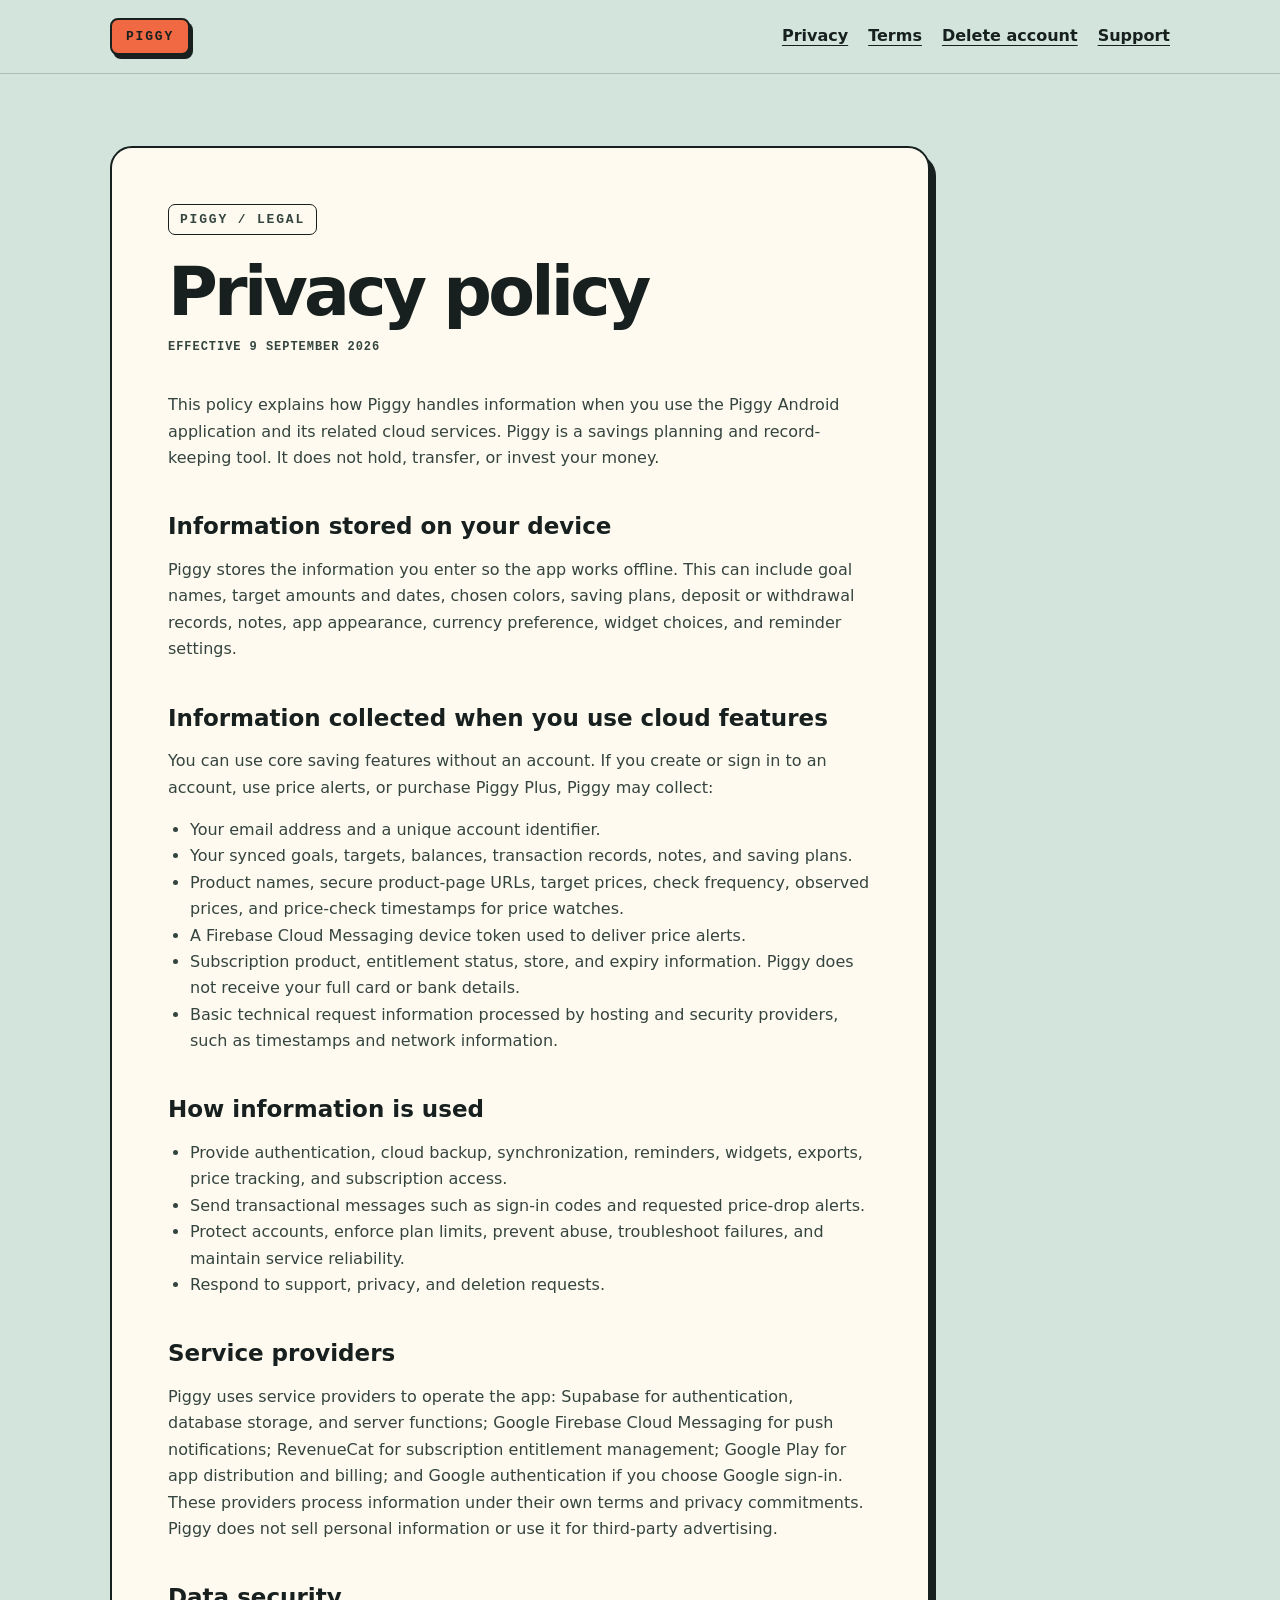
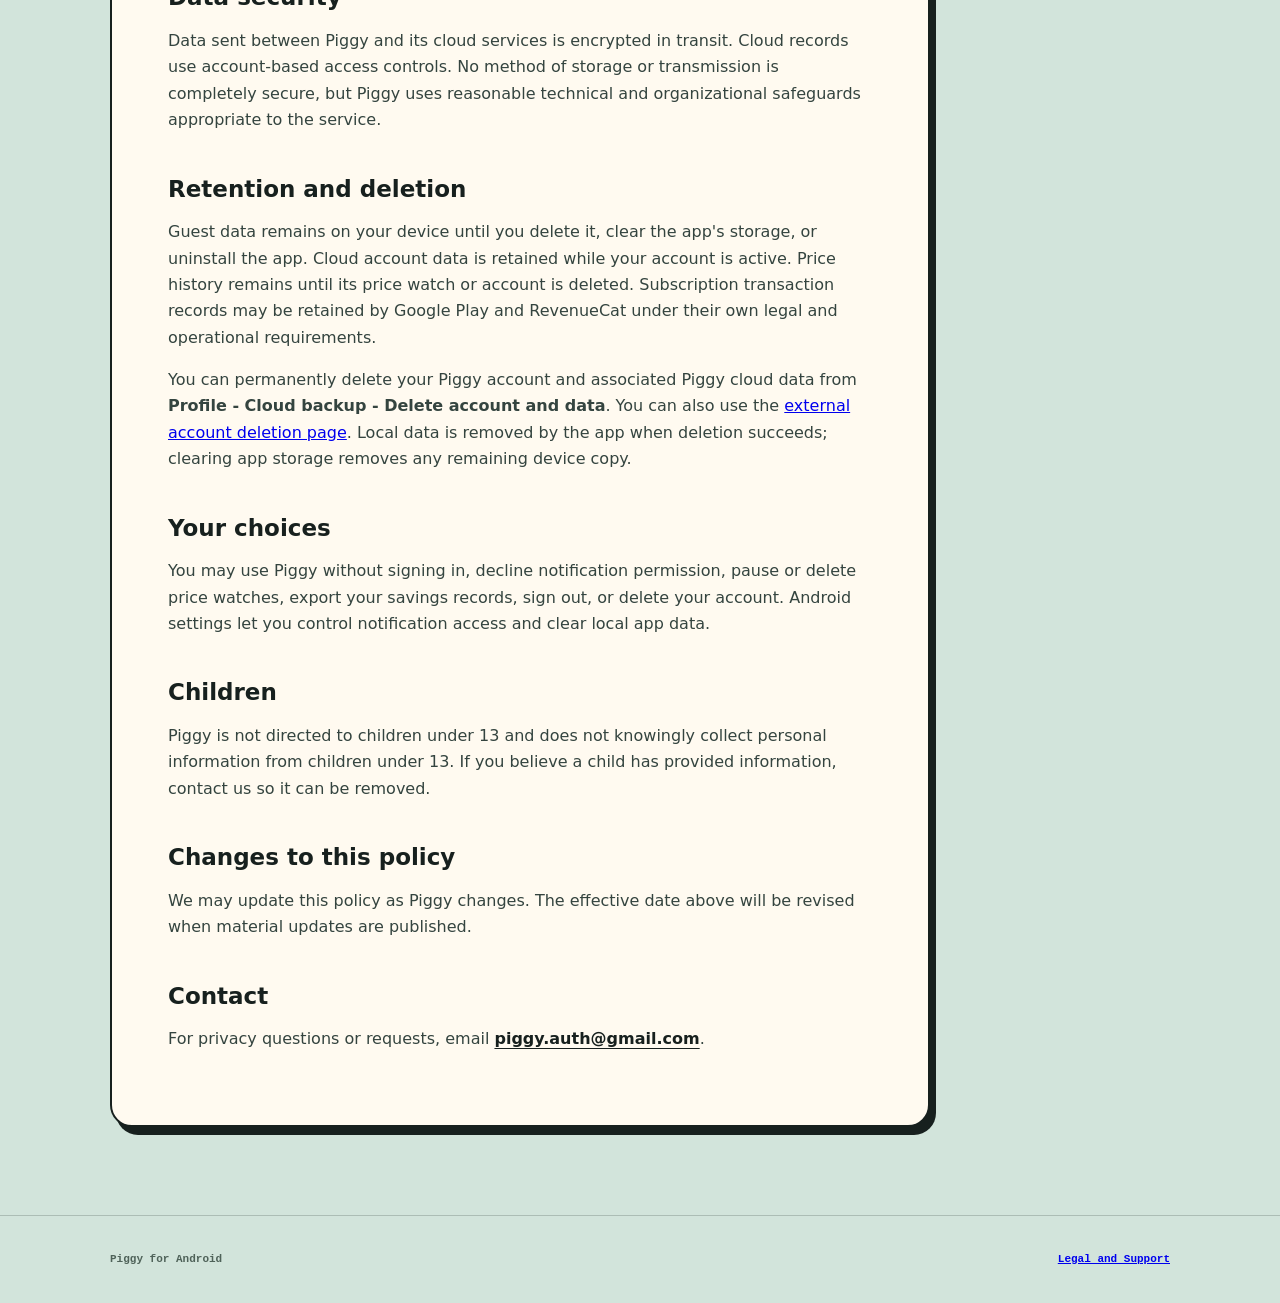
==== docs/privacy.html @ b43c9a9f "Add Play Store legal and support pages" ====
<!doctype html><html lang="en"><head><meta charset="utf-8"><meta name="viewport" content="width=device-width,initial-scale=1"><meta name="description" content="Privacy policy for the Piggy Android savings app."><title>Privacy Policy - Piggy</title><link rel="stylesheet" href="legal.css"></head><body>
<header class="site-header"><a class="brand" href="index.html">PIGGY</a><nav><a href="privacy.html">Privacy</a><a href="terms.html">Terms</a><a href="delete-account.html">Delete account</a><a href="support.html">Support</a></nav></header>
<main class="document"><article><p class="eyebrow">PIGGY / LEGAL</p><h1>Privacy policy</h1><p class="updated">Effective 9 September 2026</p>
<p>This policy explains how Piggy handles information when you use the Piggy Android application and its related cloud services. Piggy is a savings planning and record-keeping tool. It does not hold, transfer, or invest your money.</p>
<h2>Information stored on your device</h2><p>Piggy stores the information you enter so the app works offline. This can include goal names, target amounts and dates, chosen colors, saving plans, deposit or withdrawal records, notes, app appearance, currency preference, widget choices, and reminder settings.</p>
<h2>Information collected when you use cloud features</h2><p>You can use core saving features without an account. If you create or sign in to an account, use price alerts, or purchase Piggy Plus, Piggy may collect:</p><ul>
<li>Your email address and a unique account identifier.</li><li>Your synced goals, targets, balances, transaction records, notes, and saving plans.</li><li>Product names, secure product-page URLs, target prices, check frequency, observed prices, and price-check timestamps for price watches.</li><li>A Firebase Cloud Messaging device token used to deliver price alerts.</li><li>Subscription product, entitlement status, store, and expiry information. Piggy does not receive your full card or bank details.</li><li>Basic technical request information processed by hosting and security providers, such as timestamps and network information.</li></ul>
<h2>How information is used</h2><ul><li>Provide authentication, cloud backup, synchronization, reminders, widgets, exports, price tracking, and subscription access.</li><li>Send transactional messages such as sign-in codes and requested price-drop alerts.</li><li>Protect accounts, enforce plan limits, prevent abuse, troubleshoot failures, and maintain service reliability.</li><li>Respond to support, privacy, and deletion requests.</li></ul>
<h2>Service providers</h2><p>Piggy uses service providers to operate the app: Supabase for authentication, database storage, and server functions; Google Firebase Cloud Messaging for push notifications; RevenueCat for subscription entitlement management; Google Play for app distribution and billing; and Google authentication if you choose Google sign-in. These providers process information under their own terms and privacy commitments. Piggy does not sell personal information or use it for third-party advertising.</p>
<h2>Data security</h2><p>Data sent between Piggy and its cloud services is encrypted in transit. Cloud records use account-based access controls. No method of storage or transmission is completely secure, but Piggy uses reasonable technical and organizational safeguards appropriate to the service.</p>
<h2>Retention and deletion</h2><p>Guest data remains on your device until you delete it, clear the app's storage, or uninstall the app. Cloud account data is retained while your account is active. Price history remains until its price watch or account is deleted. Subscription transaction records may be retained by Google Play and RevenueCat under their own legal and operational requirements.</p><p>You can permanently delete your Piggy account and associated Piggy cloud data from <strong>Profile - Cloud backup - Delete account and data</strong>. You can also use the <a href="delete-account.html">external account deletion page</a>. Local data is removed by the app when deletion succeeds; clearing app storage removes any remaining device copy.</p>
<h2>Your choices</h2><p>You may use Piggy without signing in, decline notification permission, pause or delete price watches, export your savings records, sign out, or delete your account. Android settings let you control notification access and clear local app data.</p>
<h2>Children</h2><p>Piggy is not directed to children under 13 and does not knowingly collect personal information from children under 13. If you believe a child has provided information, contact us so it can be removed.</p>
<h2>Changes to this policy</h2><p>We may update this policy as Piggy changes. The effective date above will be revised when material updates are published.</p>
<h2>Contact</h2><p>For privacy questions or requests, email <a class="text-link" href="mailto:piggy.auth@gmail.com">piggy.auth@gmail.com</a>.</p>
</article></main><footer><p>Piggy for Android</p><p><a href="index.html">Legal and Support</a></p></footer></body></html>
---- docs/legal.css ----
:root{--ink:#17201e;--paper:#fffaf0;--mint:#d2e4db;--soft:#e7f0e9;--orange:#f16943;--muted:#4f6259;--line:#9aaba3}*{box-sizing:border-box}body{margin:0;background:var(--mint);color:var(--ink);font-family:Inter,ui-sans-serif,system-ui,-apple-system,BlinkMacSystemFont,"Segoe UI",sans-serif;line-height:1.65}.site-header{position:sticky;top:0;z-index:3;display:flex;align-items:center;justify-content:space-between;gap:24px;padding:18px max(24px,calc((100vw - 1060px)/2));background:rgba(210,228,219,.94);border-bottom:1px solid rgba(23,32,30,.2);backdrop-filter:blur(14px)}.brand,.eyebrow{font:800 13px/1 ui-monospace,SFMono-Regular,Menlo,monospace;letter-spacing:.14em}.brand{display:inline-block;padding:10px 14px;border:2px solid var(--ink);border-radius:8px;background:var(--orange);box-shadow:3px 4px 0 var(--ink);color:var(--ink);text-decoration:none}nav{display:flex;flex-wrap:wrap;gap:8px 20px}nav a,.text-link{color:var(--ink);font-weight:750;text-underline-offset:4px}.hero,.document{width:min(100% - 40px,1060px);margin:0 auto}.hero{padding:88px 0 72px}.eyebrow{display:inline-block;margin:0 0 24px;padding:8px 11px;border:1.5px solid var(--ink);border-radius:7px;background:var(--paper)}h1{max-width:820px;margin:0;font-size:clamp(48px,9vw,92px);line-height:.96;letter-spacing:-.055em}.lede{max-width:700px;margin:28px 0 46px;font-size:clamp(18px,2.3vw,24px);color:var(--muted)}.card-grid{display:grid;grid-template-columns:repeat(2,minmax(0,1fr));gap:18px}.card{min-height:230px;padding:26px;border:2px solid var(--ink);border-radius:18px;background:var(--paper);box-shadow:5px 7px 0 var(--ink);color:var(--ink);text-decoration:none;transition:transform .16s,box-shadow .16s}.card:hover{transform:translate(2px,3px);box-shadow:3px 4px 0 var(--ink)}.card span{font:800 12px ui-monospace,monospace;color:var(--muted)}.card h2{margin:42px 0 10px;font-size:26px;line-height:1.1}.card p{margin:0;color:var(--muted)}.document{padding:72px 0 88px}.document article{max-width:820px;padding:clamp(24px,5vw,56px);border:2px solid var(--ink);border-radius:22px;background:var(--paper);box-shadow:6px 8px 0 var(--ink)}.document h1{font-size:clamp(42px,7vw,68px)}.updated{margin:16px 0 38px;color:var(--muted);font:700 12px ui-monospace,monospace;letter-spacing:.08em;text-transform:uppercase}.document h2{margin:42px 0 10px;font-size:23px;line-height:1.2}.document h3{margin:28px 0 8px;font-size:17px}.document p,.document li{color:#34443f}.document ul{padding-left:22px}.notice{margin:28px 0;padding:18px 20px;border:1.5px solid var(--ink);border-radius:12px;background:var(--soft)}.action{display:inline-block;margin-top:16px;padding:13px 18px;border:2px solid var(--ink);border-radius:10px;background:var(--orange);box-shadow:3px 4px 0 var(--ink);color:var(--ink);font-weight:850;text-decoration:none}footer{display:flex;justify-content:space-between;gap:20px;padding:26px max(24px,calc((100vw - 1060px)/2));border-top:1px solid rgba(23,32,30,.2);font:700 11px ui-monospace,monospace;color:var(--muted)}@media(max-width:700px){.site-header{align-items:flex-start;flex-direction:column}nav{font-size:14px}.hero{padding-top:56px}.card-grid{grid-template-columns:1fr}.card{min-height:190px}.document{padding-top:42px}footer{flex-direction:column}}
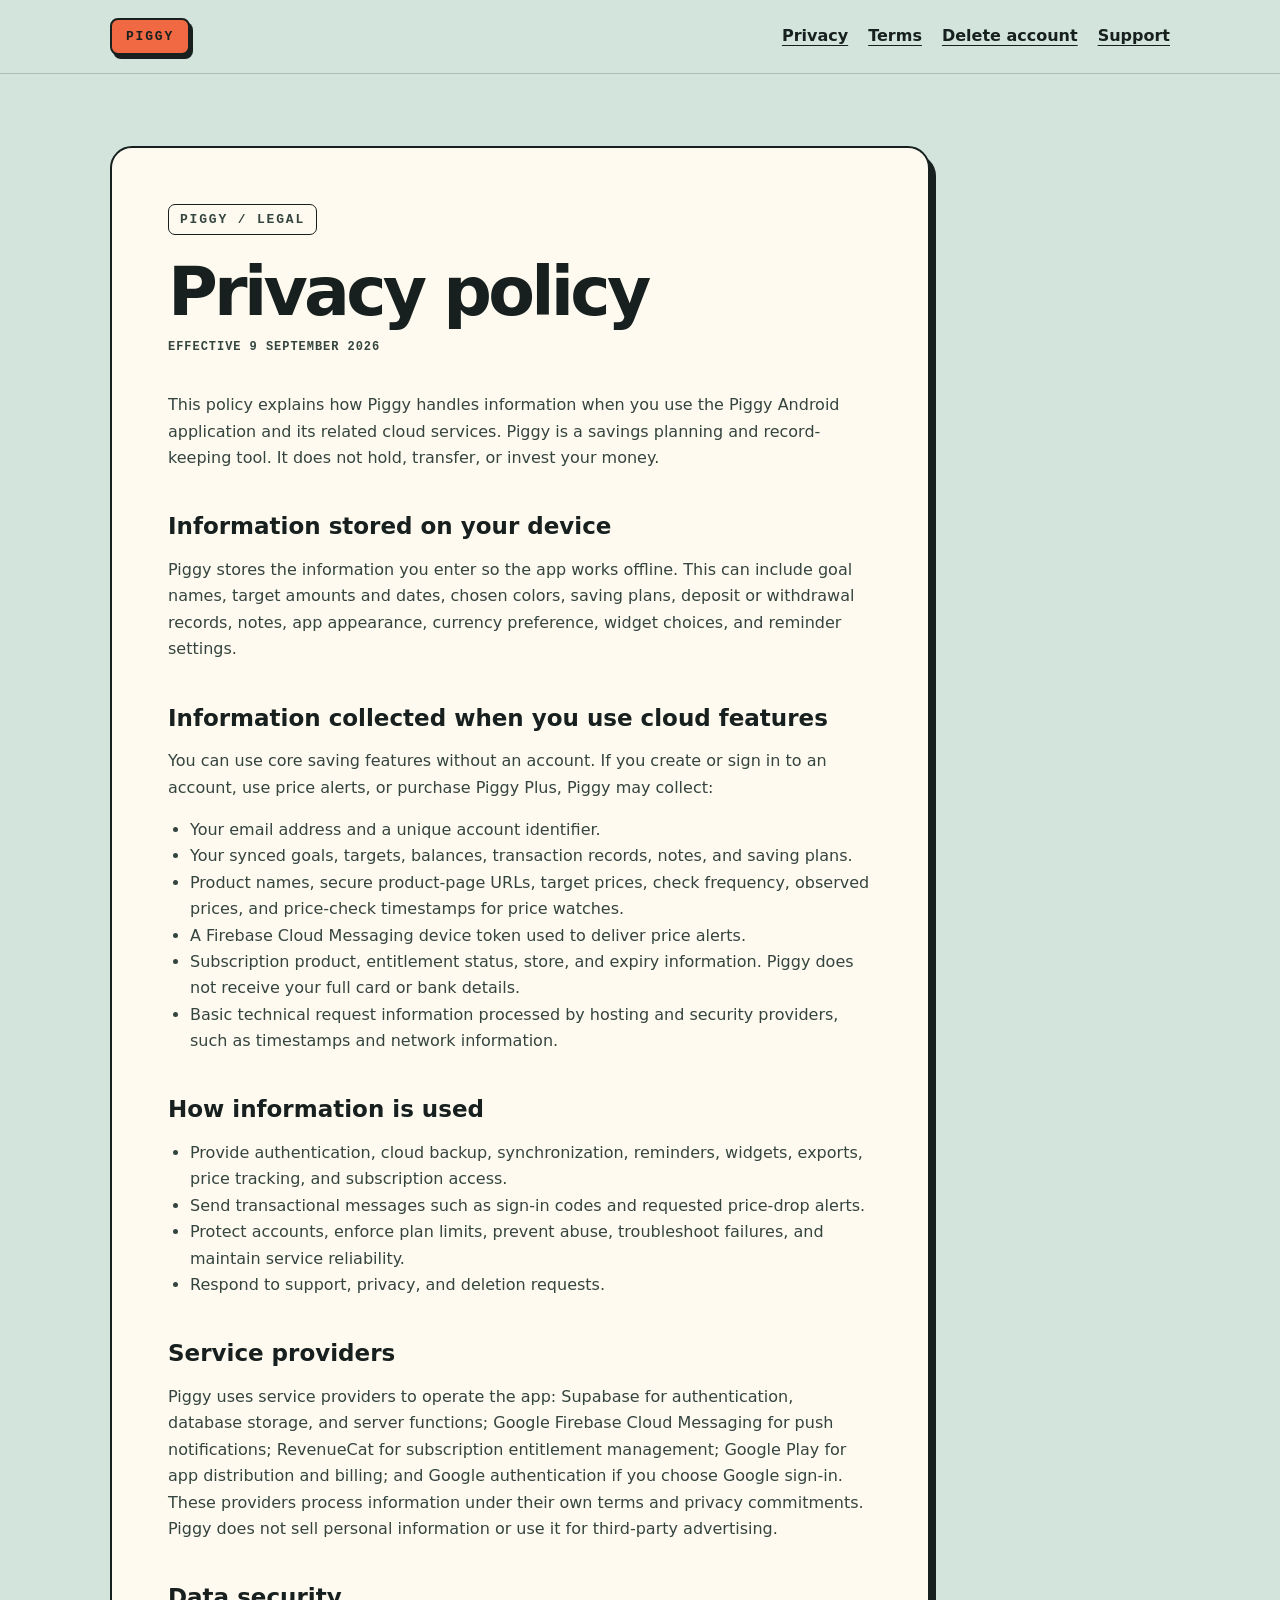
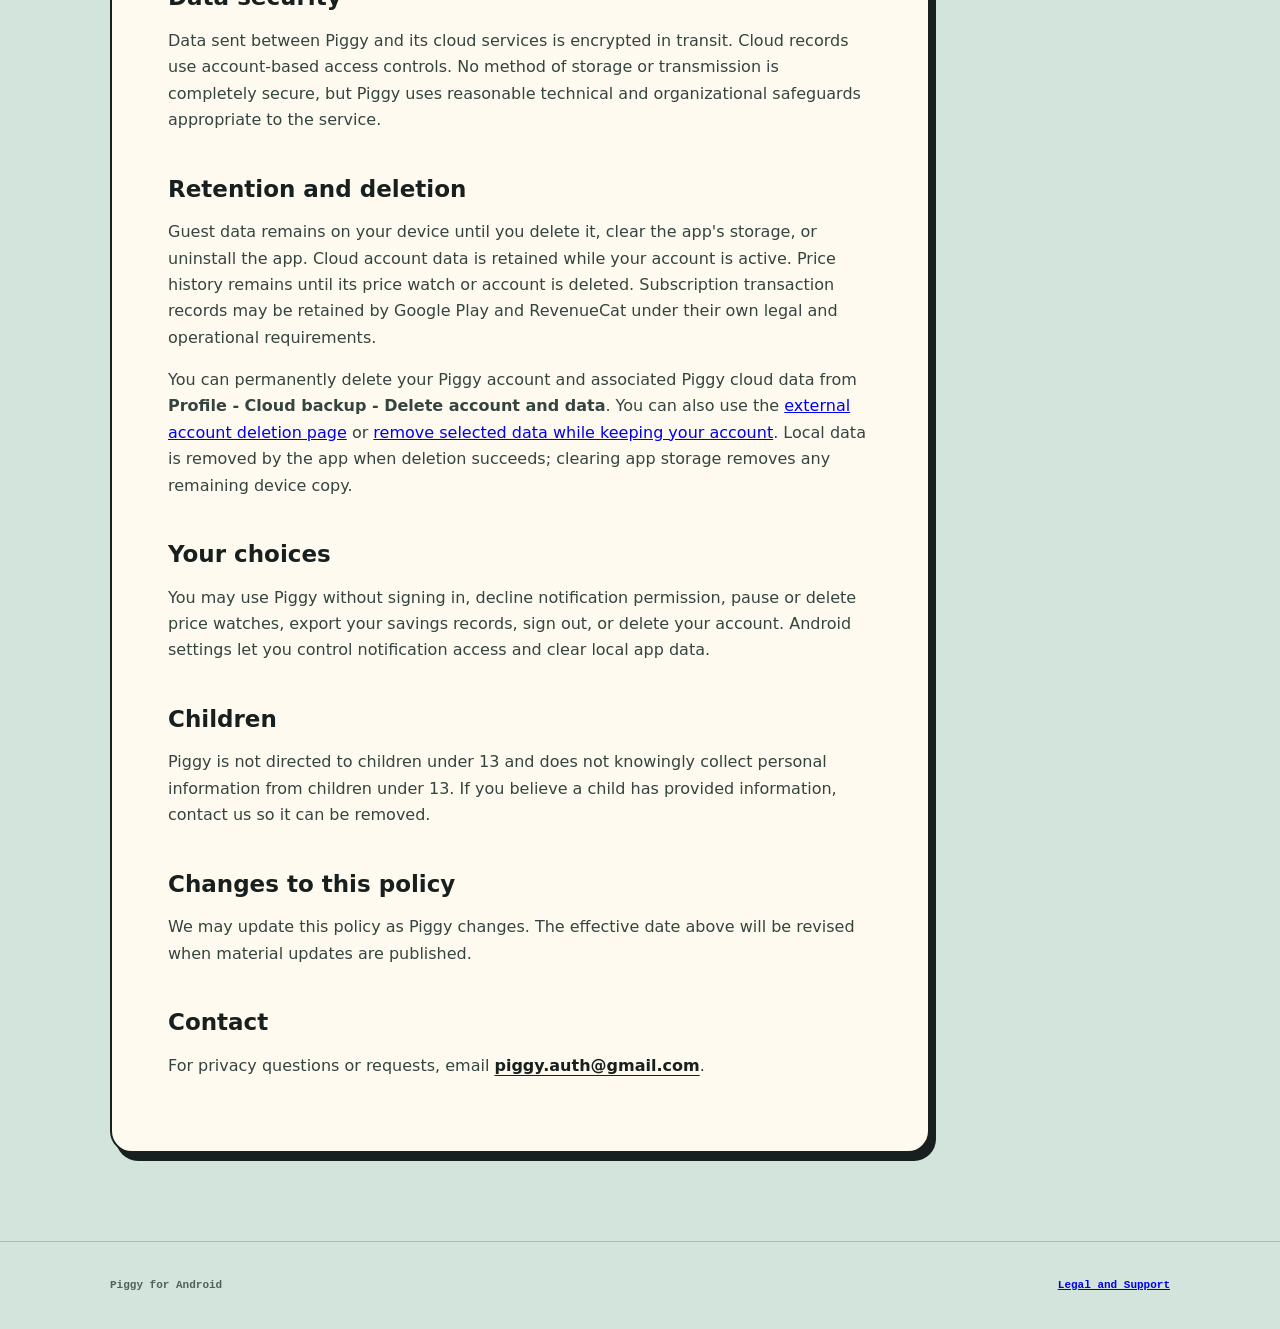
==== commit 2274c099: "Add selected data deletion guide" ====
--- a/docs/privacy.html
+++ b/docs/privacy.html
@@ -8,7 +8,7 @@
 <h2>How information is used</h2><ul><li>Provide authentication, cloud backup, synchronization, reminders, widgets, exports, price tracking, and subscription access.</li><li>Send transactional messages such as sign-in codes and requested price-drop alerts.</li><li>Protect accounts, enforce plan limits, prevent abuse, troubleshoot failures, and maintain service reliability.</li><li>Respond to support, privacy, and deletion requests.</li></ul>
 <h2>Service providers</h2><p>Piggy uses service providers to operate the app: Supabase for authentication, database storage, and server functions; Google Firebase Cloud Messaging for push notifications; RevenueCat for subscription entitlement management; Google Play for app distribution and billing; and Google authentication if you choose Google sign-in. These providers process information under their own terms and privacy commitments. Piggy does not sell personal information or use it for third-party advertising.</p>
 <h2>Data security</h2><p>Data sent between Piggy and its cloud services is encrypted in transit. Cloud records use account-based access controls. No method of storage or transmission is completely secure, but Piggy uses reasonable technical and organizational safeguards appropriate to the service.</p>
-<h2>Retention and deletion</h2><p>Guest data remains on your device until you delete it, clear the app's storage, or uninstall the app. Cloud account data is retained while your account is active. Price history remains until its price watch or account is deleted. Subscription transaction records may be retained by Google Play and RevenueCat under their own legal and operational requirements.</p><p>You can permanently delete your Piggy account and associated Piggy cloud data from <strong>Profile - Cloud backup - Delete account and data</strong>. You can also use the <a href="delete-account.html">external account deletion page</a>. Local data is removed by the app when deletion succeeds; clearing app storage removes any remaining device copy.</p>
+<h2>Retention and deletion</h2><p>Guest data remains on your device until you delete it, clear the app's storage, or uninstall the app. Cloud account data is retained while your account is active. Price history remains until its price watch or account is deleted. Subscription transaction records may be retained by Google Play and RevenueCat under their own legal and operational requirements.</p><p>You can permanently delete your Piggy account and associated Piggy cloud data from <strong>Profile - Cloud backup - Delete account and data</strong>. You can also use the <a href="delete-account.html">external account deletion page</a> or <a href="delete-data.html">remove selected data while keeping your account</a>. Local data is removed by the app when deletion succeeds; clearing app storage removes any remaining device copy.</p>
 <h2>Your choices</h2><p>You may use Piggy without signing in, decline notification permission, pause or delete price watches, export your savings records, sign out, or delete your account. Android settings let you control notification access and clear local app data.</p>
 <h2>Children</h2><p>Piggy is not directed to children under 13 and does not knowingly collect personal information from children under 13. If you believe a child has provided information, contact us so it can be removed.</p>
 <h2>Changes to this policy</h2><p>We may update this policy as Piggy changes. The effective date above will be revised when material updates are published.</p>
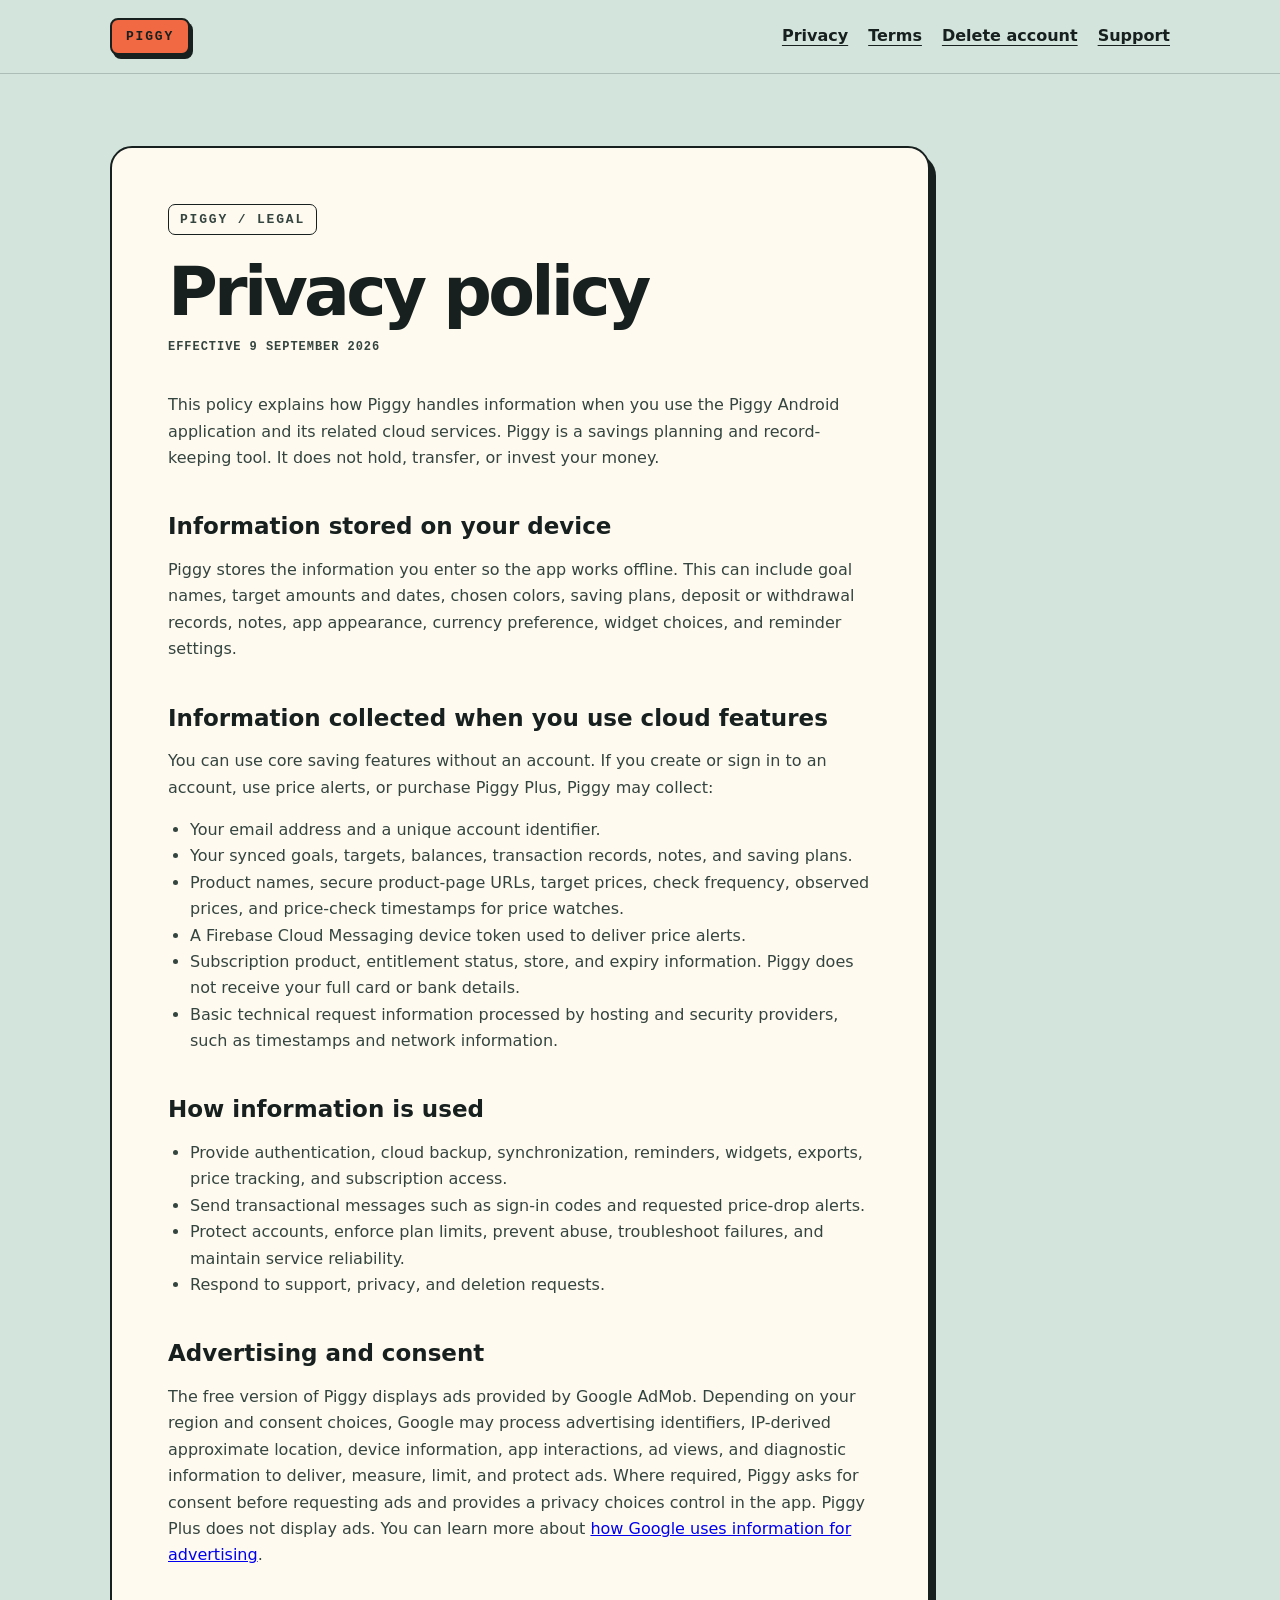
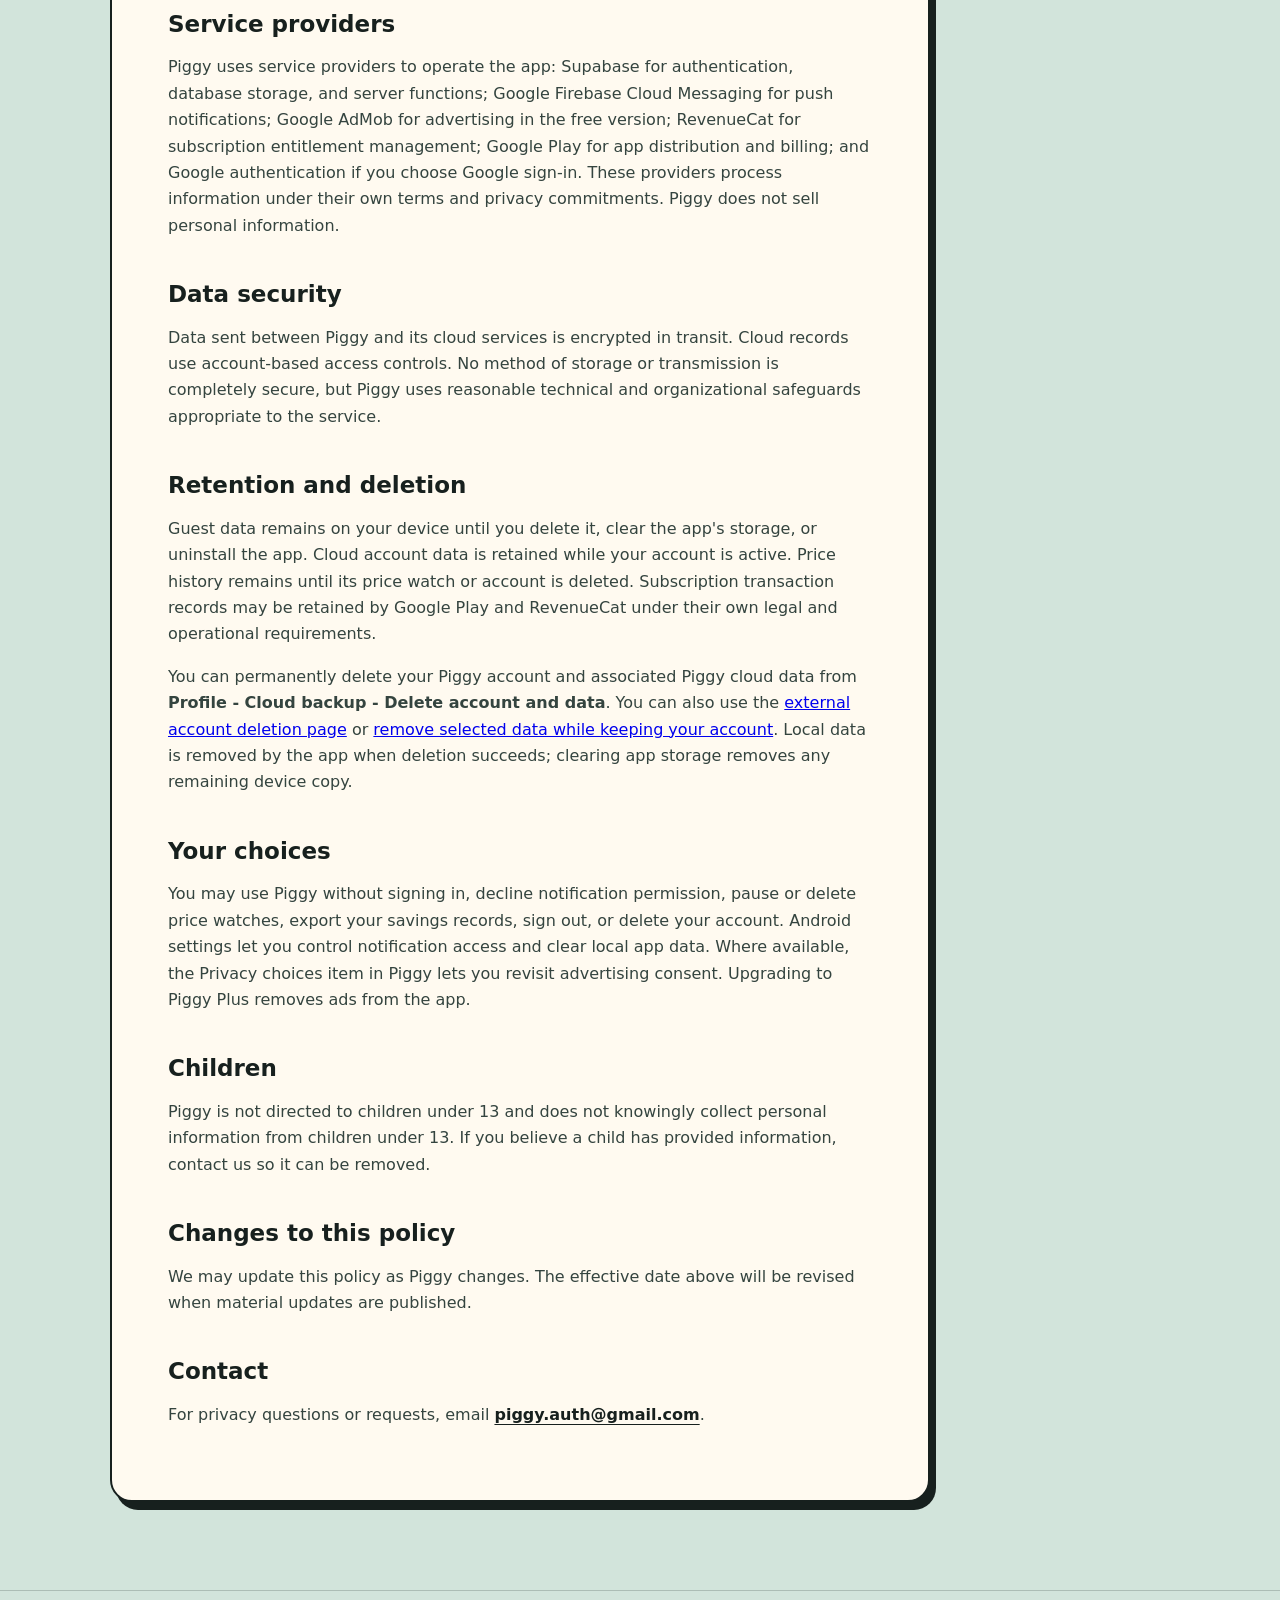
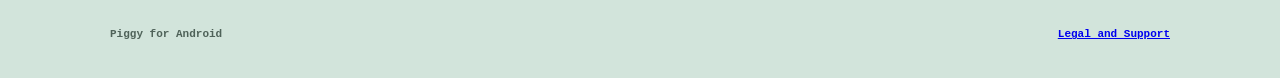
==== commit a14e8bf4: "Disclose AdMob data practices" ====
--- a/docs/privacy.html
+++ b/docs/privacy.html
@@ -6,10 +6,11 @@
 <h2>Information collected when you use cloud features</h2><p>You can use core saving features without an account. If you create or sign in to an account, use price alerts, or purchase Piggy Plus, Piggy may collect:</p><ul>
 <li>Your email address and a unique account identifier.</li><li>Your synced goals, targets, balances, transaction records, notes, and saving plans.</li><li>Product names, secure product-page URLs, target prices, check frequency, observed prices, and price-check timestamps for price watches.</li><li>A Firebase Cloud Messaging device token used to deliver price alerts.</li><li>Subscription product, entitlement status, store, and expiry information. Piggy does not receive your full card or bank details.</li><li>Basic technical request information processed by hosting and security providers, such as timestamps and network information.</li></ul>
 <h2>How information is used</h2><ul><li>Provide authentication, cloud backup, synchronization, reminders, widgets, exports, price tracking, and subscription access.</li><li>Send transactional messages such as sign-in codes and requested price-drop alerts.</li><li>Protect accounts, enforce plan limits, prevent abuse, troubleshoot failures, and maintain service reliability.</li><li>Respond to support, privacy, and deletion requests.</li></ul>
-<h2>Service providers</h2><p>Piggy uses service providers to operate the app: Supabase for authentication, database storage, and server functions; Google Firebase Cloud Messaging for push notifications; RevenueCat for subscription entitlement management; Google Play for app distribution and billing; and Google authentication if you choose Google sign-in. These providers process information under their own terms and privacy commitments. Piggy does not sell personal information or use it for third-party advertising.</p>
+<h2>Advertising and consent</h2><p>The free version of Piggy displays ads provided by Google AdMob. Depending on your region and consent choices, Google may process advertising identifiers, IP-derived approximate location, device information, app interactions, ad views, and diagnostic information to deliver, measure, limit, and protect ads. Where required, Piggy asks for consent before requesting ads and provides a privacy choices control in the app. Piggy Plus does not display ads. You can learn more about <a href="https://policies.google.com/technologies/ads">how Google uses information for advertising</a>.</p>
+<h2>Service providers</h2><p>Piggy uses service providers to operate the app: Supabase for authentication, database storage, and server functions; Google Firebase Cloud Messaging for push notifications; Google AdMob for advertising in the free version; RevenueCat for subscription entitlement management; Google Play for app distribution and billing; and Google authentication if you choose Google sign-in. These providers process information under their own terms and privacy commitments. Piggy does not sell personal information.</p>
 <h2>Data security</h2><p>Data sent between Piggy and its cloud services is encrypted in transit. Cloud records use account-based access controls. No method of storage or transmission is completely secure, but Piggy uses reasonable technical and organizational safeguards appropriate to the service.</p>
 <h2>Retention and deletion</h2><p>Guest data remains on your device until you delete it, clear the app's storage, or uninstall the app. Cloud account data is retained while your account is active. Price history remains until its price watch or account is deleted. Subscription transaction records may be retained by Google Play and RevenueCat under their own legal and operational requirements.</p><p>You can permanently delete your Piggy account and associated Piggy cloud data from <strong>Profile - Cloud backup - Delete account and data</strong>. You can also use the <a href="delete-account.html">external account deletion page</a> or <a href="delete-data.html">remove selected data while keeping your account</a>. Local data is removed by the app when deletion succeeds; clearing app storage removes any remaining device copy.</p>
-<h2>Your choices</h2><p>You may use Piggy without signing in, decline notification permission, pause or delete price watches, export your savings records, sign out, or delete your account. Android settings let you control notification access and clear local app data.</p>
+<h2>Your choices</h2><p>You may use Piggy without signing in, decline notification permission, pause or delete price watches, export your savings records, sign out, or delete your account. Android settings let you control notification access and clear local app data. Where available, the Privacy choices item in Piggy lets you revisit advertising consent. Upgrading to Piggy Plus removes ads from the app.</p>
 <h2>Children</h2><p>Piggy is not directed to children under 13 and does not knowingly collect personal information from children under 13. If you believe a child has provided information, contact us so it can be removed.</p>
 <h2>Changes to this policy</h2><p>We may update this policy as Piggy changes. The effective date above will be revised when material updates are published.</p>
 <h2>Contact</h2><p>For privacy questions or requests, email <a class="text-link" href="mailto:piggy.auth@gmail.com">piggy.auth@gmail.com</a>.</p>
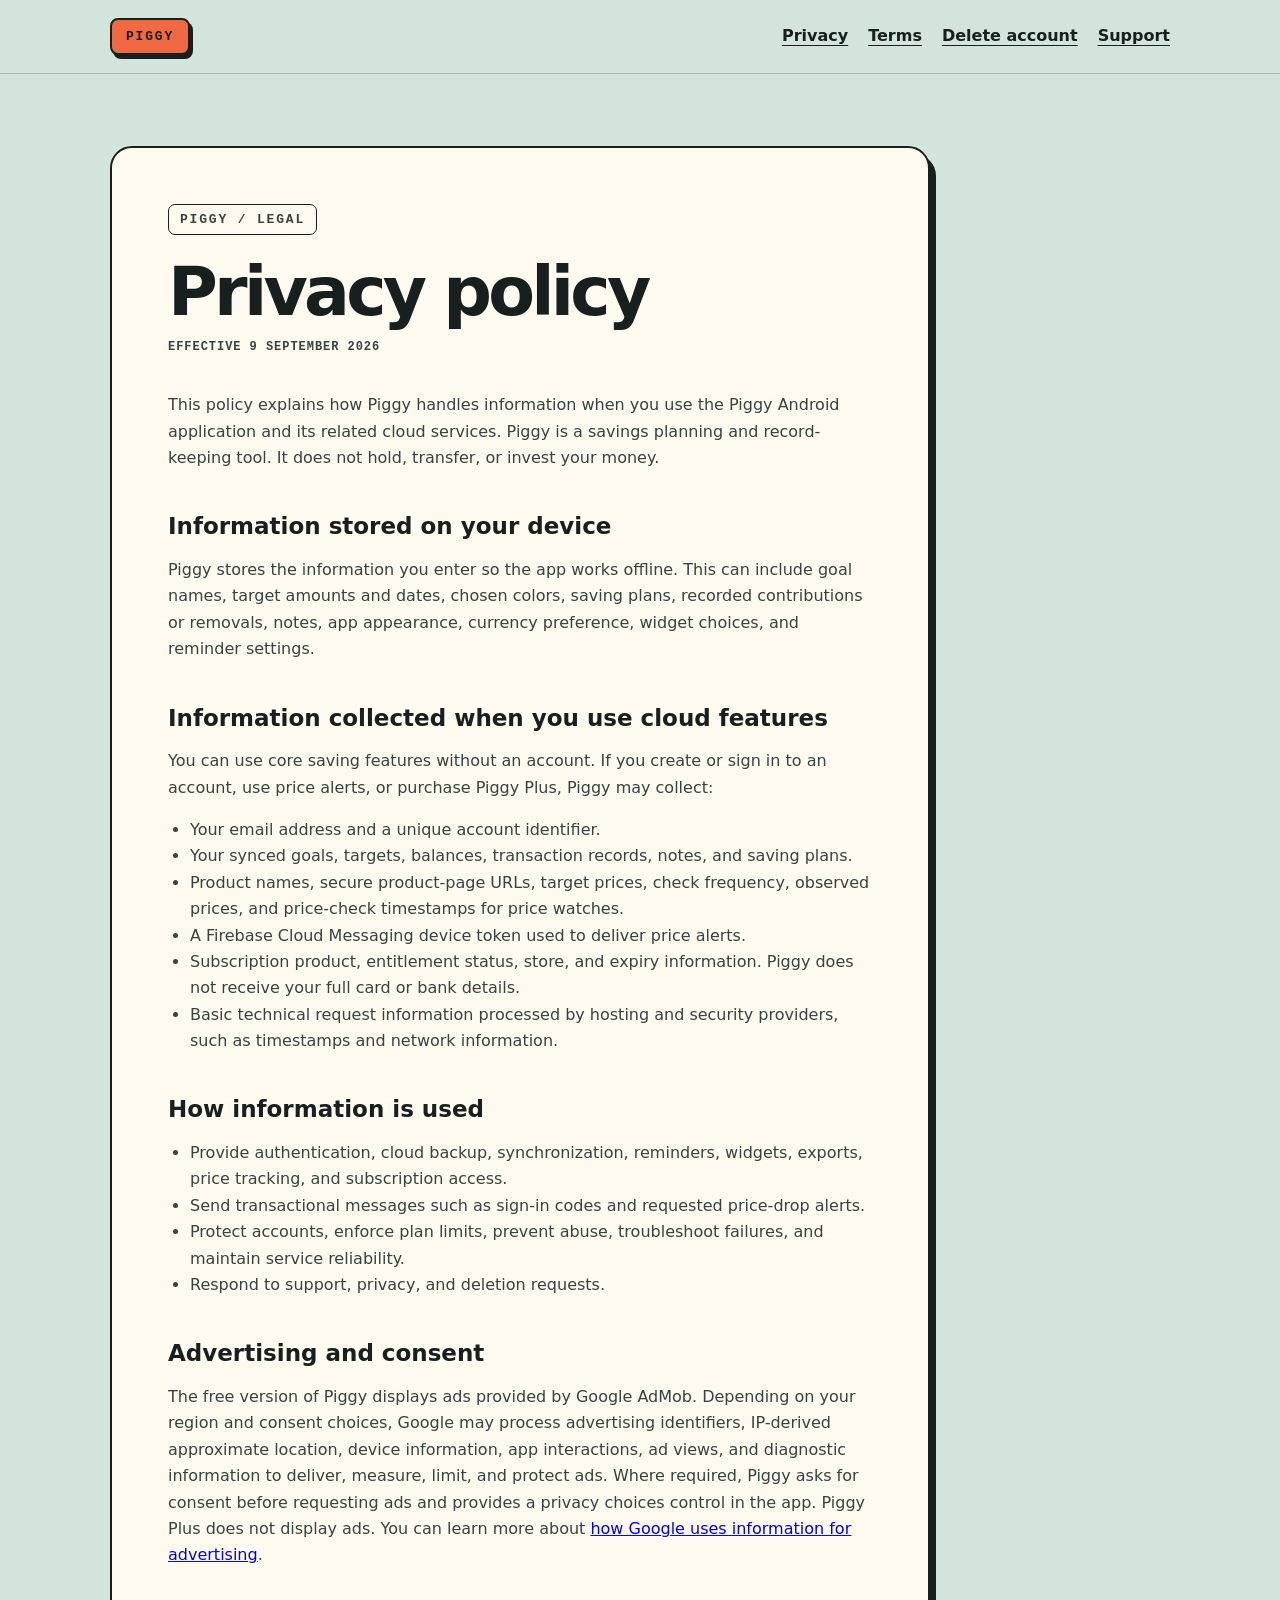
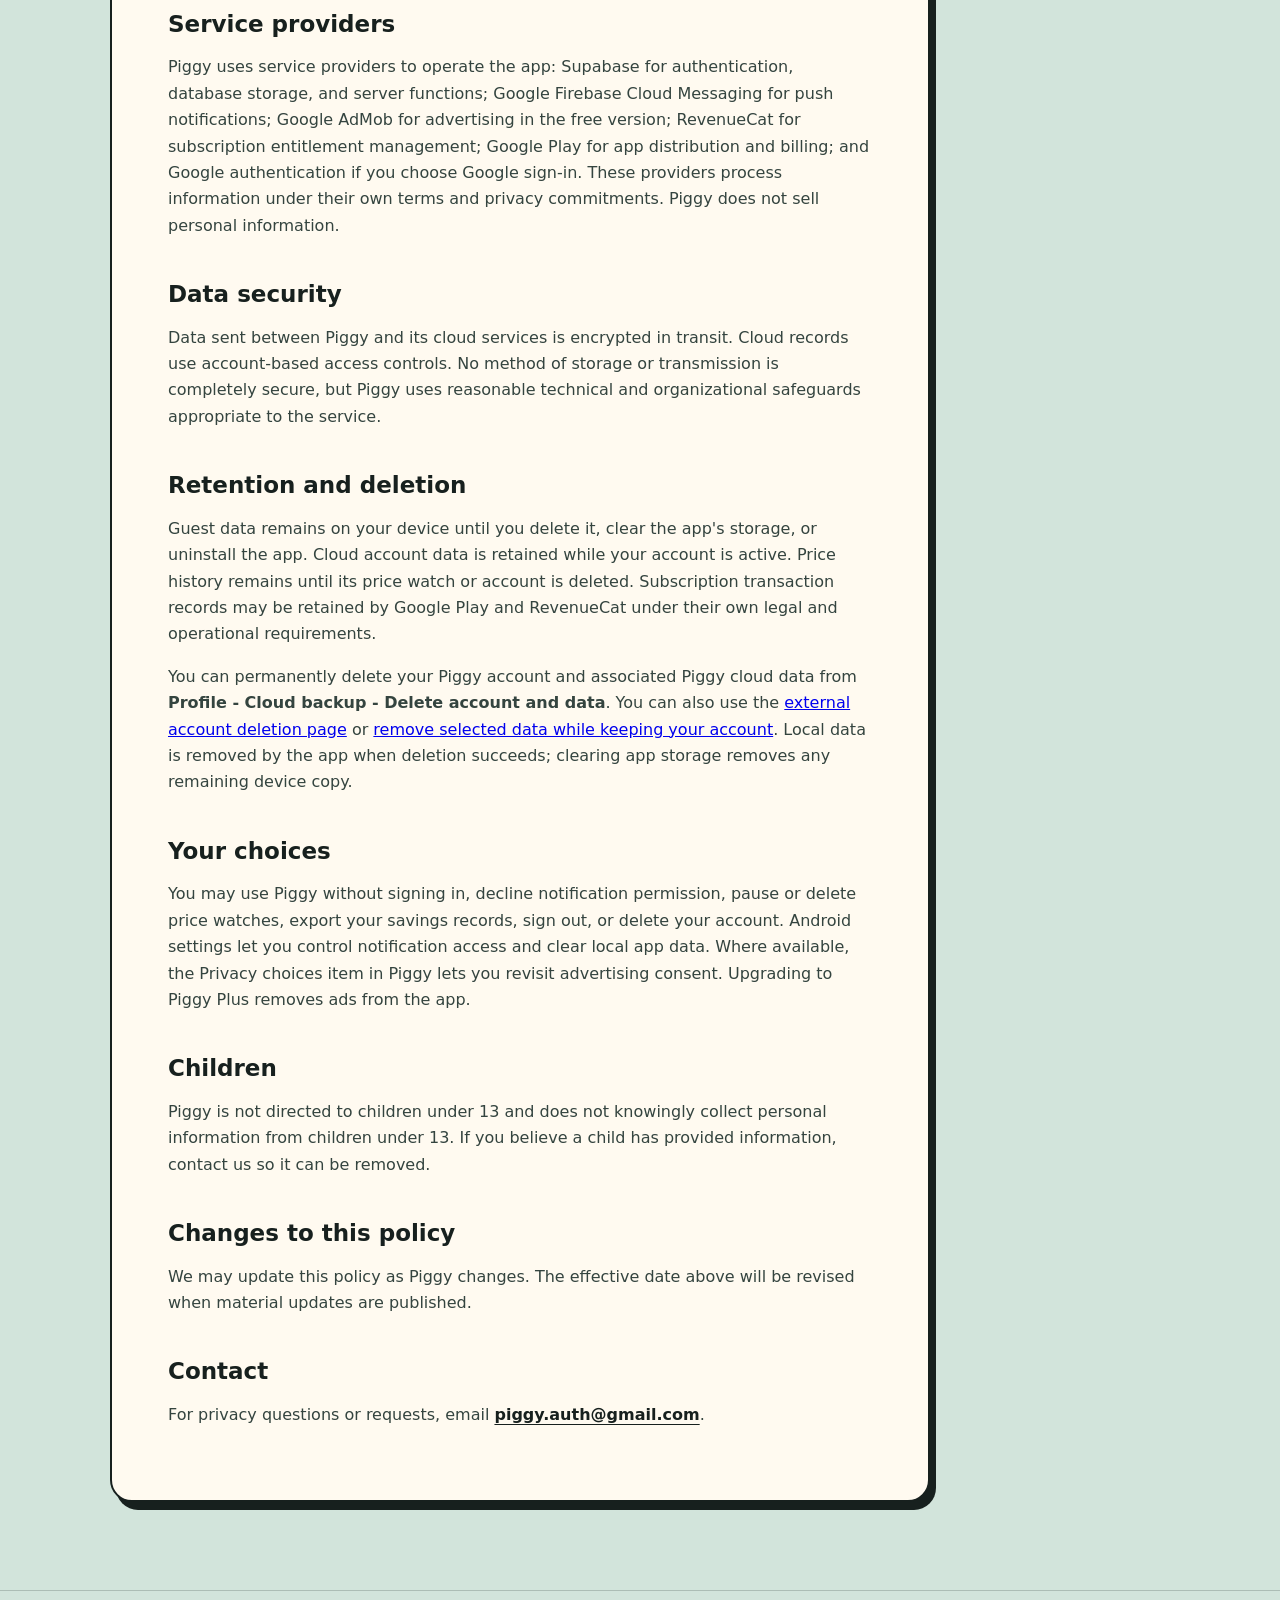
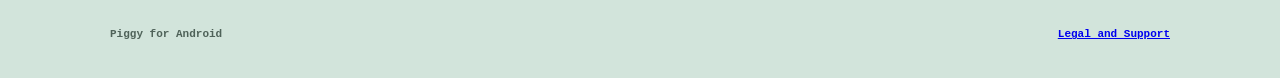
==== commit 43cab2c2: "Clarify Piggy positioning and plan differences" ====
--- a/docs/privacy.html
+++ b/docs/privacy.html
@@ -2,7 +2,7 @@
 <header class="site-header"><a class="brand" href="index.html">PIGGY</a><nav><a href="privacy.html">Privacy</a><a href="terms.html">Terms</a><a href="delete-account.html">Delete account</a><a href="support.html">Support</a></nav></header>
 <main class="document"><article><p class="eyebrow">PIGGY / LEGAL</p><h1>Privacy policy</h1><p class="updated">Effective 9 September 2026</p>
 <p>This policy explains how Piggy handles information when you use the Piggy Android application and its related cloud services. Piggy is a savings planning and record-keeping tool. It does not hold, transfer, or invest your money.</p>
-<h2>Information stored on your device</h2><p>Piggy stores the information you enter so the app works offline. This can include goal names, target amounts and dates, chosen colors, saving plans, deposit or withdrawal records, notes, app appearance, currency preference, widget choices, and reminder settings.</p>
+<h2>Information stored on your device</h2><p>Piggy stores the information you enter so the app works offline. This can include goal names, target amounts and dates, chosen colors, saving plans, recorded contributions or removals, notes, app appearance, currency preference, widget choices, and reminder settings.</p>
 <h2>Information collected when you use cloud features</h2><p>You can use core saving features without an account. If you create or sign in to an account, use price alerts, or purchase Piggy Plus, Piggy may collect:</p><ul>
 <li>Your email address and a unique account identifier.</li><li>Your synced goals, targets, balances, transaction records, notes, and saving plans.</li><li>Product names, secure product-page URLs, target prices, check frequency, observed prices, and price-check timestamps for price watches.</li><li>A Firebase Cloud Messaging device token used to deliver price alerts.</li><li>Subscription product, entitlement status, store, and expiry information. Piggy does not receive your full card or bank details.</li><li>Basic technical request information processed by hosting and security providers, such as timestamps and network information.</li></ul>
 <h2>How information is used</h2><ul><li>Provide authentication, cloud backup, synchronization, reminders, widgets, exports, price tracking, and subscription access.</li><li>Send transactional messages such as sign-in codes and requested price-drop alerts.</li><li>Protect accounts, enforce plan limits, prevent abuse, troubleshoot failures, and maintain service reliability.</li><li>Respond to support, privacy, and deletion requests.</li></ul>
